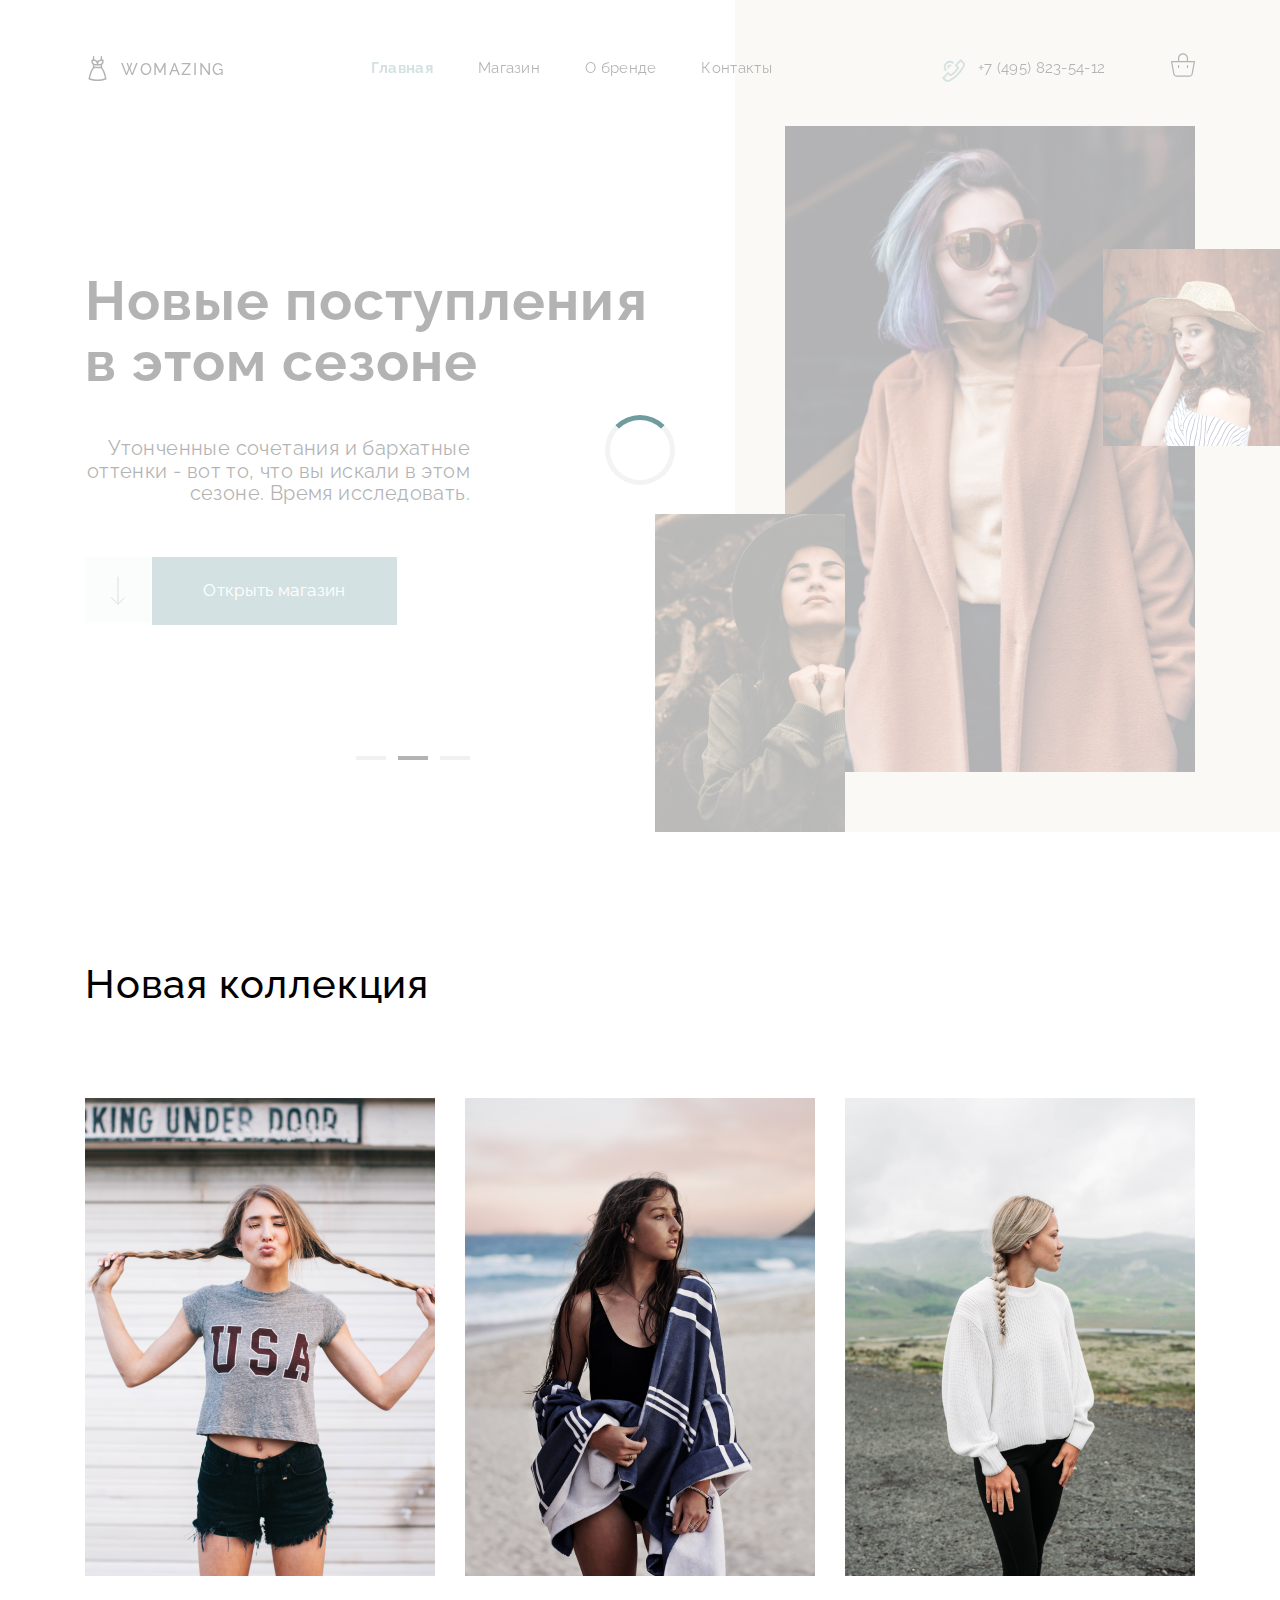
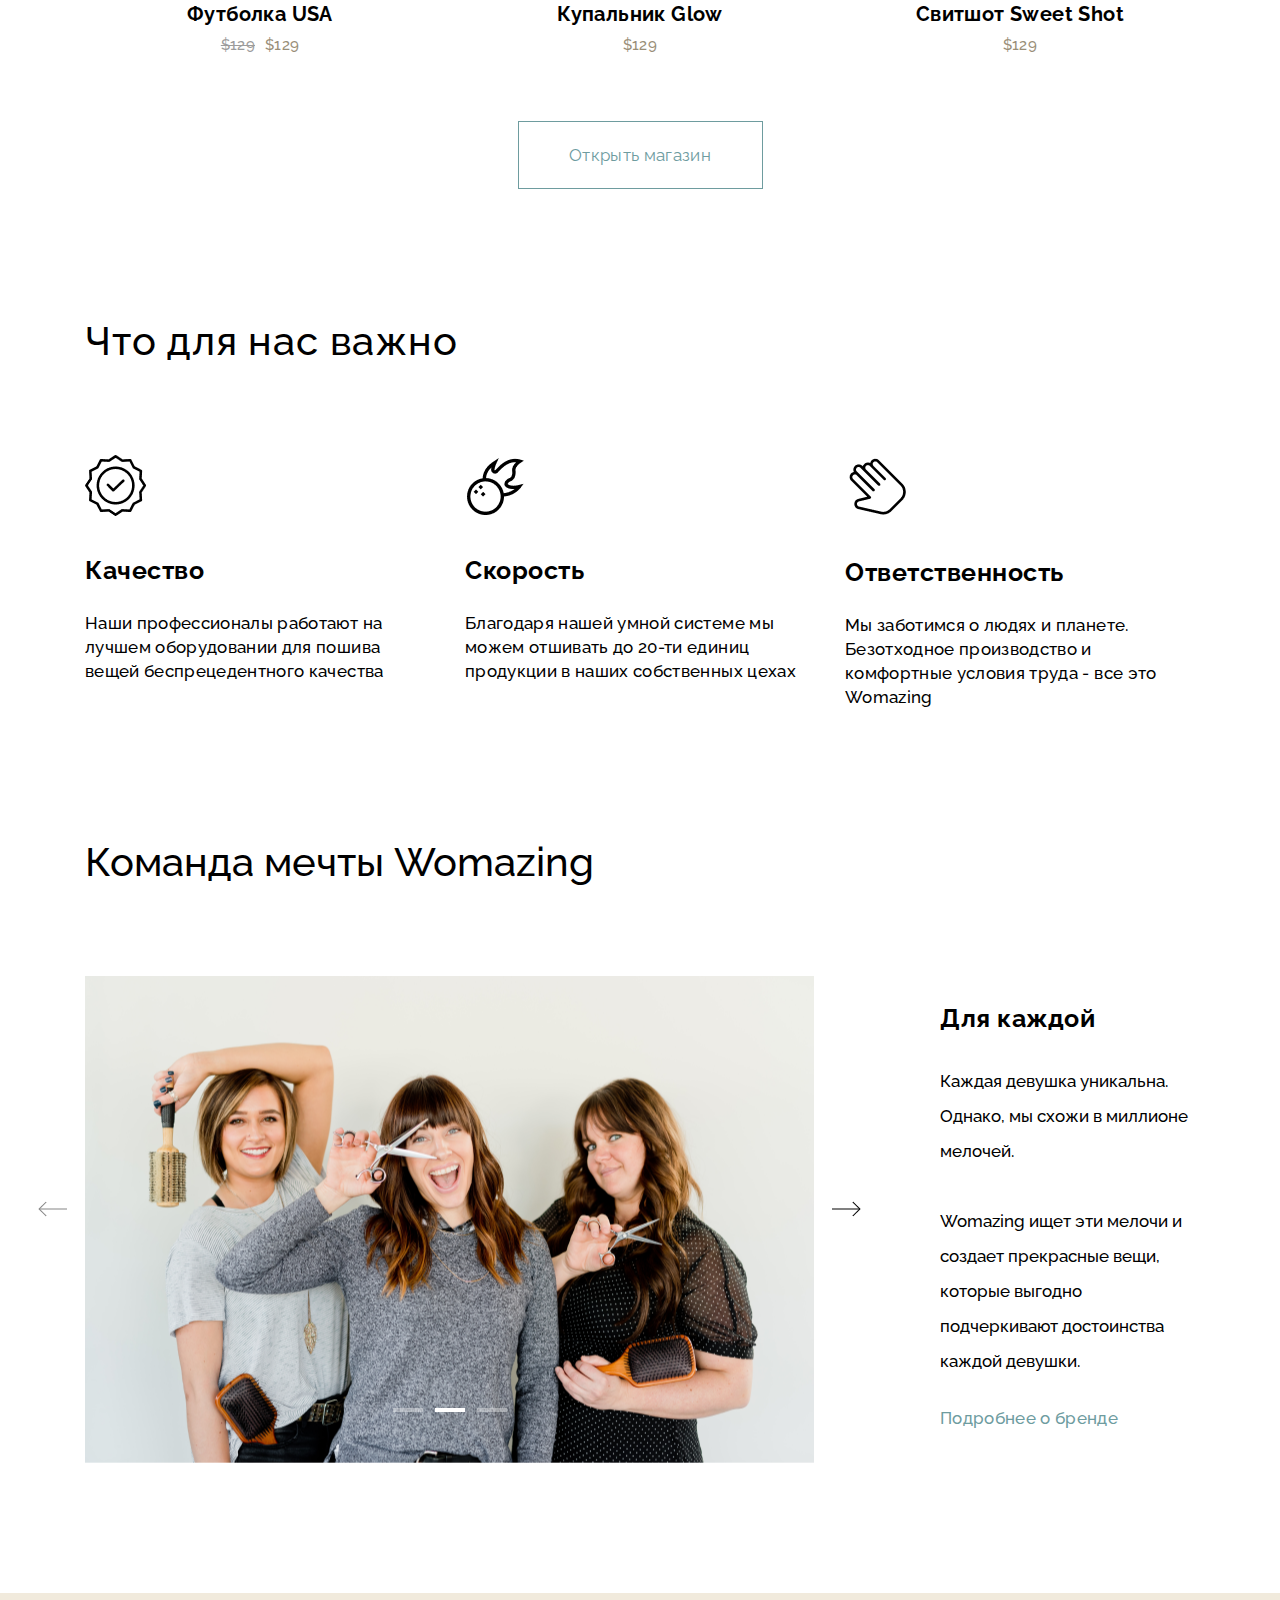
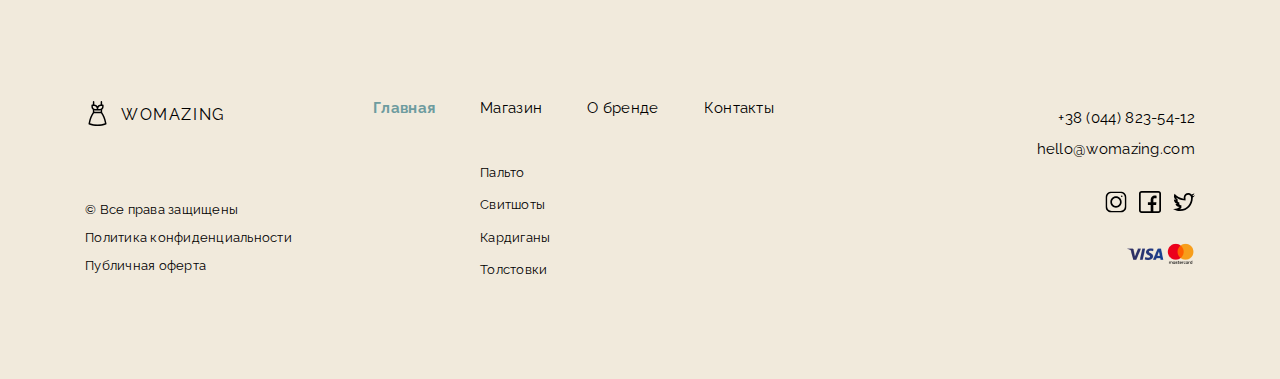
==== index.html @ e00fe4eb "Cart-page" ====
<!DOCTYPE html>
<html lang="ru">
<meta charset="UTF-8">
<meta name="viewport" content="width=device-width, initial-scale=1.0">
<title>Интернет-бутик Womazing</title>
<meta name="description"
    content="Откройте для себя последние тенденции женской моды в интернет-бутике Womazing - изысканная коллекция женской одежды. Почувствуйте элегантность с нашим исключительным ассортиментом платьев, аксессуаров и многого другого.">
<meta name="keywords"
    content="женская мода, интернет-бутик, Womazing, женская одежда, шоппинг, элегантные платья, модные аксессуары">
<meta name="author" content="Роман Ф.">
<meta name="robots" content="index, follow">
<meta property="og:title" content="Интернет-бутик Womazing">
<meta property="og:description"
    content="Войдите в мир моды Womazing и найдите свой уникальный стиль с нашей эксклюзивной коллекцией женской одежды.">
<meta property="og:type" content="website">
<!-- <meta property="og:url" content="http://www.yourwebsite.com"> -->
<!-- <meta property="og:image" content="http://www.yourwebsite.com/images/og-image.jpg"> -->
<!-- Adding favicon -->
<!-- <link rel="icon" type="image/png" href="favicon.png"> -->
<!-- <link rel="apple-touch-icon" href="apple-touch-icon.png"> -->
<!-- <link rel="canonical" href="http://www.yourwebsite.com"> -->
<link rel="preconnect" href="https://fonts.googleapis.com">
<link rel="preconnect" href="https://fonts.gstatic.com" crossorigin>
<link href="https://fonts.googleapis.com/css2?family=Raleway:wght@400;500;700&display=swap" rel="stylesheet">
<link rel="stylesheet" href="./assets/css/main.css">

<body class="body">
    <!-- Preloder -->
    <div class="loader-wrapper">
        <div class="loader"></div>
    </div>
    <!-- Preloder -->
    <!-- First Modal-window -->
    <div id="callbackModal" class="modal">
        <!-- Содержимое модального окна -->
        <div class="modal-content">
            <img src="./assets/img/close.svg" alt="Закрыть" class="close">
            <h3 class="modal-title">Заказать обратный звонок</h2>
                <form id="callbackForm">
                    <div class="form-group">
                        <input type="text" id="name" name="name" placeholder="Имя">
                    </div>
                    <div class="form-group">
                        <input type="email" id="email" name="email" placeholder="E-mail">
                    </div>
                    <div class="form-group">
                        <input type="tel" id="phone" name="phone" placeholder="Телефон">
                    </div>
                    <button type="submit" class="btn-submit">Заказать звонок</button>
                </form>
        </div>
    </div>
    <!-- First Modal-window -->
    <!-- Second Modal-window -->
    <div id="confirmationModal" class="modal">
        <!-- Содержимое второго модального окна -->
        <div class="modal-content confirmation-modal-content">
            <p class="modal-title">Отлично! Мы скоро вам перезвоним.</p>
            <button class="close-button">Закрыть</button>
        </div>
    </div>
    <!-- Second Modal-window -->

    <!-- Header -->
    <header class="header">
        <div class="container container_flex">
            <div class="logo">
                <img src="./assets/img/dress.svg" alt="Dress" class="logo-image">
                <p class="logo-text">Womazing</p>
            </div>
            <!-- Навигационное меню -->
            <nav class="nav__menu">
                <ul class="menu__list">
                    <li class="menu__item menu__item_active">
                        <a class="menu__link menu__link_active" href="index.html">Главная</a>
                    </li>
                    <li class="menu__item">
                        <a class="menu__link" href="shop.html">Магазин</a>
                    </li>
                    <li class="menu__item">
                        <a class="menu__link" href="about.html">О бренде</a>
                    </li>
                    <li class="menu__item">
                        <a class="menu__link" href="contacts.html">Контакты</a>
                    </li>
                </ul>
            </nav>
            <button class="call-order-button" id="call-order--button">
                <div class="call-order-button-img"></div>
            </button>
            <a href="#" class="phone-number">+7 (495) 823-54-12</a>
            <a href="cart.html" class="cart-button" id="cart-button">
                <img src="./assets/img/shopping-bags.svg" alt="Cart" class="cart-button-img">
            </a>
        </div>
    </header>
    <!-- Header -->

    <main class="main-page-content">
        <!-- main-page section -->
        <section class="main-page-first-display container">
            <div class="offer-and-dots-wrapper">
                <div class="offer">
                    <!-- Slider componets -->
                    <!-- titles -->
                    <h1 class="offer__title">Что-то новенькое. Мы заждались тебя.</h1>
                    <h1 class="offer__title active">Новые поступления в этом сезоне</h1>
                    <h1 class="offer__title">Включай новый сезон с WOMAZING</h1>
                    <!-- titles -->
                    <!-- text -->
                    <p class="offer__text">Надоело искать себя в сером городе? Настало время новых идей, свежих
                        красок и вдохновения с Womazing!</p>
                    <p class="offer__text active">Утонченные сочетания и бархатные оттенки - вот то, что вы искали в
                        этом
                        сезоне. Время исследовать.</p>
                    <p class="offer__text">Мы обновили ассортимент - легендарные коллекции и новинки от
                        отечественных дизайнеров.</p>
                    <!-- text -->
                    <!-- Slider componets -->
                    <div class="offer__buttons">
                        <button id="arrow-down-button">
                            <img src="./assets/img/arrow-down.svg" alt="Arrow down button"
                                class="arrow-down-button-icon">
                        </button>
                        <a href="shop.html" class="button-open-shop">Открыть магазин</a>
                    </div>
                </div>
                <div class="offer__dots">
                    <div class="offer__dot"></div>
                    <div class="offer__dot active"></div>
                    <div class="offer__dot"></div>
                </div>
            </div>
            <!-- Slider componets -->
            <!-- photo -->
            <div class="offer__photo-wrapper">
                <div class="offer__photo-wrapper-bg"></div>
                <div class="offer__photo second-photo"></div>
                <div class="offer__photo active first-photo"></div>
                <div class="offer__photo trird-photo"></div>
                <!-- mini-photos -->
                <div class="offer__mini-photo-left"></div>
                <div class="offer__mini-photo-right"></div>
                <!-- mini-photos -->
            </div>
            <!-- photo -->
            <!-- Slider componets -->
        </section>
        <!-- main-page section -->
        <!-- New collection section -->
        <section class="new-collection">
            <div class="container container_flex-column">
                <h2 class="section-title">Новая коллекция</h2>
                <div class="new-collection__products">
                    <div class="card-product">
                        <div class="card-product__image-wrapper">
                            <img src="./assets/img/Product 1.png" alt="USA T-shirt" class="card-product__img">
                            <a href="one-item.html" class="card-product__link"></a>
                        </div>
                        <h4 class="card-product__name">Футболка USA</h4>
                        <div class="wrapper-card-product__price">
                            <p class="card-product__price card-product__price_td-line">$129</p>
                            <p class="card-product__price">$129</p>
                        </div>
                    </div>
                    <div class="card-product">
                        <div class="card-product__image-wrapper">
                            <img src="./assets/img/Product 2.png" alt="Swimsuit" class="card-product__img">
                            <a href="one-item.html" class="card-product__link"></a>
                        </div>
                        <h4 class="card-product__name">Купальник Glow</h4>
                        <p class="card-product__price">$129</p>
                    </div>
                    <div class="card-product">
                        <div class="card-product__image-wrapper">
                            <img src="./assets/img/Product 3.png" alt="Sweet Shot" class="card-product__img">
                            <a href="one-item.html" class="card-product__link"></a>
                        </div>
                        <h4 class="card-product__name">Свитшот Sweet Shot</h4>
                        <p class="card-product__price">$129</p>
                    </div>
                </div>
                <a href="shop.html" class="button-open-shop button-open-shop_mod">Открыть магазин</a>
            </div>
        </section>
        <!-- New collection section -->
        <!-- Value section -->
        <section class="values-section">
            <div class="container">
                <h2 class="section-title">Что для нас важно</h2>
                <div class="value-wrapper">
                    <div class="value">
                        <img src="./assets/img/quality.png" alt="Качество" class="value__img">
                        <h3 class="value__title">Качество</h3>
                        <p class="value__text">Наши профессионалы работают на лучшем оборудовании для пошива вещей
                            беспрецедентного качества
                        </p>
                    </div>
                    <div class="value">
                        <img src="./assets/img/speed.png" alt="Скорость">
                        <h3 class="value__title">Скорость</h3>
                        <p class="value__text">Благодаря нашей умной системе мы можем отшивать до 20-ти единиц продукции
                            в наших собственных
                            цехах
                        </p>
                    </div>
                    <div class="value">
                        <img src="./assets/img/hand.png" alt="Ответственность">
                        <h3 class="value__title">Ответственность</h3>
                        <p class="value__text">Мы заботимся о людях и планете. Безотходное производство и комфортные
                            условия труда - все это
                            Womazing</p>
                    </div>
                </div>
            </div>
        </section>
        <!-- Value section -->
        <!-- dream-team section -->
        <section class="dream-team">
            <div class="container">
                <h2 class="section-title">Команда мечты Womazing</h2>
                <div class="dream-team-wrapper">
                    <div class="dream-team-photos">
                        <div class="dream-team-photos__item dream-team_two"></div>
                        <div class="dream-team-photos__item active dream-team_one"></div>
                        <div class="dream-team-photos__item dream-team_three"></div>
                        <div class="dream-team__dots">
                            <div class="dream-team__dot"></div>
                            <div class="dream-team__dot active"></div>
                            <div class="dream-team__dot"></div>
                        </div>
                        <img src="./assets/img/Vector_left.png" alt="Vector left"
                            class="dream-team-photos__vector-left">
                        <img src="./assets/img/Vector_right.png" alt="Vector right"
                            class="dream-team-photos__vector-right">
                    </div>
                    <div class="dream-team-photos__description">
                        <h3 class="dream-team-photos__title">Для каждой</h3>
                        <p class="dream-team-photos__text">Каждая девушка уникальна. Однако, мы схожи в миллионе
                            мелочей.<br>
                            <br>
                            Womazing ищет эти мелочи и создает прекрасные вещи, которые выгодно
                            подчеркивают
                            достоинства каждой девушки.
                        </p>
                        <a href="" class="dream-team-photos__button">Подробнее о бренде</a>
                    </div>
                </div>
            </div>
        </section>


        <!-- dream-team section -->
    </main>
    <!-- Footer -->
    <footer class="footer">
        <div class="container container_flex">
            <div class="first-footer-wrapper">
                <div class="logo">
                    <img src="./assets/img/dress.svg" alt="Dress" class="logo-image">
                    <p class="logo-text">Womazing</p>
                </div>
                <div class="footer__links">
                    <a href="#" class="footer__links-item">© Все права защищены</a>
                    <a href="#" class="footer__links-item">Политика конфиденциальности</a>
                    <a href="#" class="footer__links-item">Публичная оферта</a>
                </div>
            </div>
            <div class="second-footer-wrapper">
                <nav class="nav__menu nav__menu_footer">
                    <ul class="menu__list">
                        <li class="menu__item menu__item_active">
                            <a class="menu__link menu__link_active" href="index.html">Главная</a>
                        </li>
                        <li class="menu__item">
                            <a class="menu__link" href="shop.html">Магазин</a>
                        </li>
                        <li class="menu__item">
                            <a class="menu__link" href="about.html">О бренде</a>
                        </li>
                        <li class="menu__item">
                            <a class="menu__link" href="contacts.html">Контакты</a>
                        </li>
                    </ul>
                </nav>
                <div class="clothing-category">
                    <a href="#" class="clothing-category__item">Пальто</a>
                    <a href="#" class="clothing-category__item">Свитшоты</a>
                    <a href="#" class="clothing-category__item">Кардиганы</a>
                    <a href="#" class="clothing-category__item">Толстовки</a>
                </div>
            </div>
            <div class="third-footer-wrapper">
                <a href="#" class="footer__phone-number">+38 (044) 823-54-12</a>
                <a href="#" class="footer__email">hello@womazing.com</a>
                <div class="footer__socials">
                    <a href="#" class="footer__socials-icon">
                        <img src="./assets/img/instagram.svg" alt="Instagram" class="footer__socials-icon-img">
                    </a>
                    <a href="#" class="footer__socials-icon">
                        <img src="./assets/img/facebook.svg" alt="Facebook" class="footer__socials-icon-img">
                    </a>
                    <a href="#" class="footer__socials-icon">
                        <img src="./assets/img/twitter.svg" alt="Twitter" class="footer__socials-icon-img">
                    </a>
                </div>
                <a href="#" class="payment-wrapper">
                    <img src="./assets/img/visa-mastercard.png" alt="Payment" class="payment">
                </a>
            </div>
        </div>
    </footer>
    <!-- Footer -->
    <!-- Scripts -->
    <script src="./assets/js/preloader.js"></script>
    <script src="./assets/js/header-sroll.js"></script>
    <script src="./assets/js/modal-window.js"></script>
    <script src="./assets/js/offer-slider.js"></script>
    <script src="./assets/js/dream-team-animation.js"></script>
    <script src="./assets/js/shop.js"></script>
    <script src="./assets/js/one-item.js"></script>
    <!-- Scripts -->
</body>

</html>
---- assets/css/main.css ----
@import url(normalize.css);
@import url(header.css);
@import url(footer.css);
@import url(animation.css);
@import url(modal-window.css);
@import url(../css/Main-page.css);
@import url(../css/shop.css);
@import url(../css/one-item.css);
@import url(../css/about-brand.css);
@import url(../css/contacts.css);
@import url(../css/cart-page.css);

*, *::before, *::after {
    box-sizing: border-box;
}

.body {
    font-family: 'Raleway', sans-serif;
    font-weight: 500;
    font-style: normal;
    line-height: 1.4em;
    overflow-x: hidden;
}

h1, h2, h3, h4, h5, h6, body, img, p, span {
    margin: 0;
    padding: 0;
}

/* Обнуление стилей для всех списков */
ul, ol {
    list-style: none;
    margin: 0;
    padding: 0;
}

/* Обнуление стилей для элементов списка */
li {
    text-decoration: none;
    /* Это для ссылок, если они есть внутри элементов списка */
}

a {
    margin: 0;
    padding: 0;
    text-decoration: none;
    color: black;
    cursor: pointer;
}

button {
    background: none;
    color: inherit;
    border: none;
    padding: 0;
    margin: 0;
    font: inherit;
    cursor: pointer;
    outline: inherit;
    -webkit-appearance: none;
    -moz-appearance: none;
    appearance: none;
}

button::-moz-focus-inner {
    border: 0;
}

.container {
    width: 1110px;
    margin: 0 auto;
}

.container_flex {
    display: flex;
    align-items: center;
}

.container_flex-column {
    display: flex;
    flex-direction: column;
}

body input {
    margin: 0;
    padding: 0;
    border: none;
    outline: none;
    background: none;
    font-family: inherit;
    font-size: inherit;
}
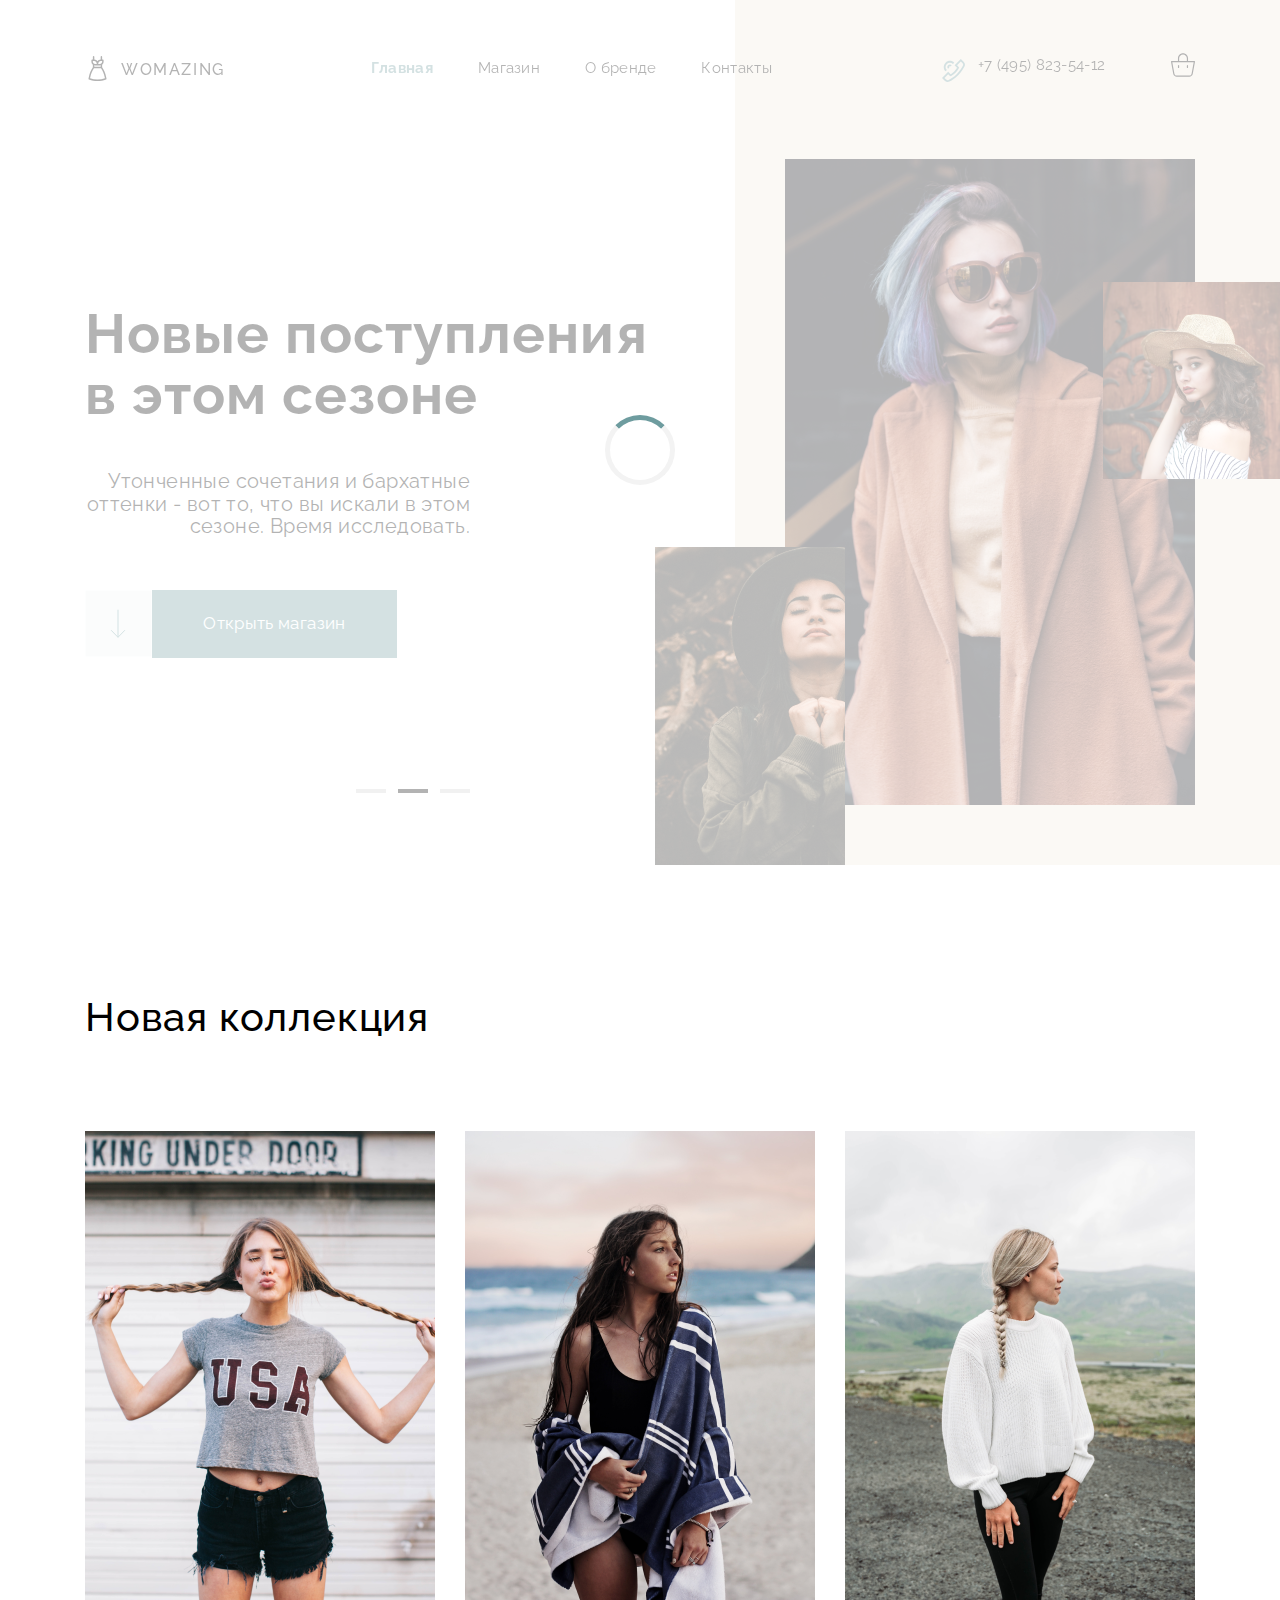
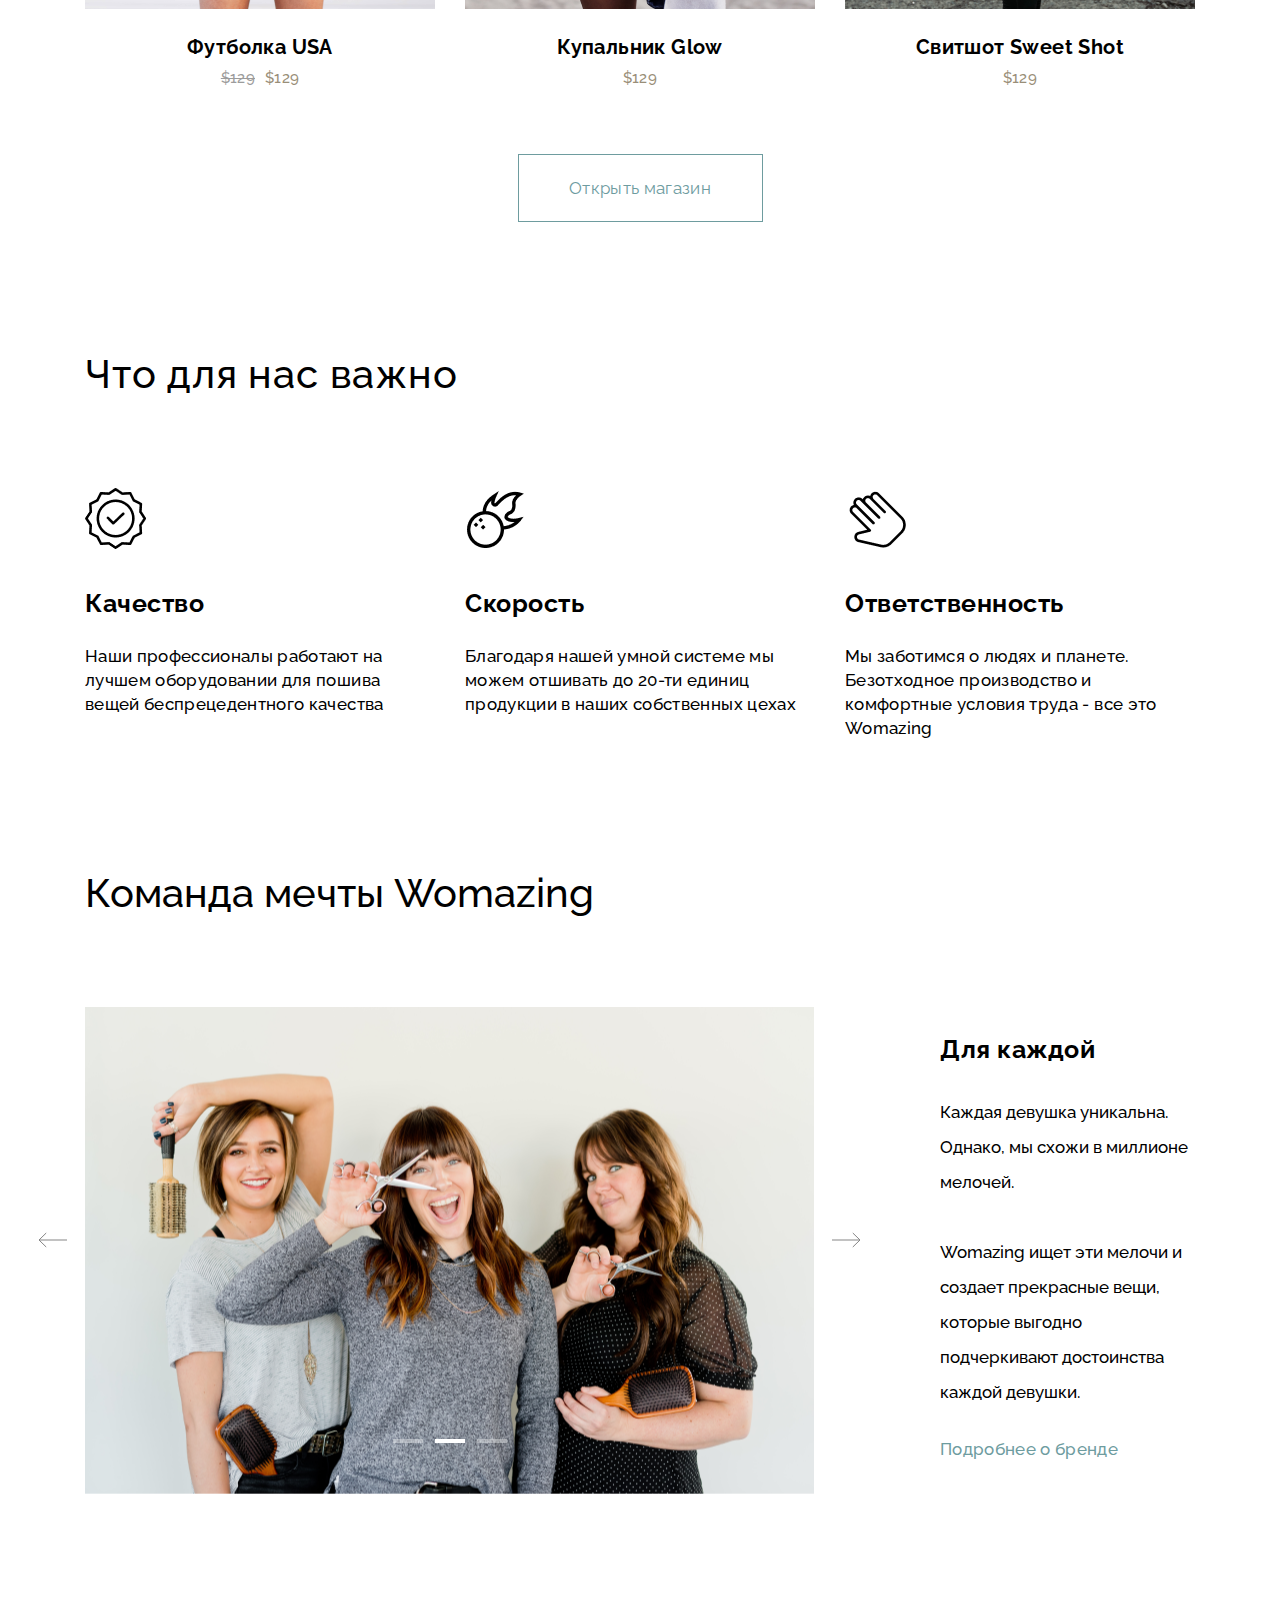
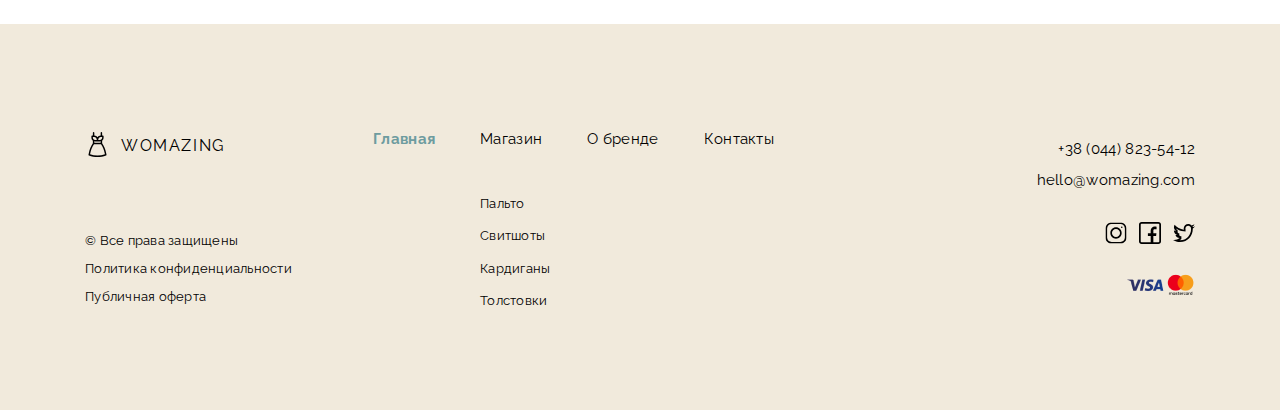
==== commit 108ba30c: "Правки desktop версии" ====
--- a/index.html
+++ b/index.html
@@ -64,10 +64,12 @@
     <!-- Header -->
     <header class="header">
         <div class="container container_flex">
-            <div class="logo">
-                <img src="./assets/img/dress.svg" alt="Dress" class="logo-image">
-                <p class="logo-text">Womazing</p>
-            </div>
+            <a href="index.html">
+                <div class="logo">
+                    <img src="./assets/img/dress.svg" alt="Dress" class="logo-image">
+                    <p class="logo-text">Womazing</p>
+                </div>
+            </a>
             <!-- Навигационное меню -->
             <nav class="nav__menu">
                 <ul class="menu__list">
@@ -88,14 +90,13 @@
             <button class="call-order-button" id="call-order--button">
                 <div class="call-order-button-img"></div>
             </button>
-            <a href="#" class="phone-number">+7 (495) 823-54-12</a>
+            <a href="tel:+74958235412" class="phone-number">+7 (495) 823-54-12</a>
             <a href="cart.html" class="cart-button" id="cart-button">
                 <img src="./assets/img/shopping-bags.svg" alt="Cart" class="cart-button-img">
             </a>
         </div>
     </header>
     <!-- Header -->
-
     <main class="main-page-content">
         <!-- main-page section -->
         <section class="main-page-first-display container">
@@ -190,14 +191,18 @@
                 <h2 class="section-title">Что для нас важно</h2>
                 <div class="value-wrapper">
                     <div class="value">
-                        <img src="./assets/img/quality.png" alt="Качество" class="value__img">
+                        <div class="value__img-wrapper">
+                            <img src="./assets/img/quality.png" alt="Качество" class="value__img">
+                        </div>
                         <h3 class="value__title">Качество</h3>
                         <p class="value__text">Наши профессионалы работают на лучшем оборудовании для пошива вещей
                             беспрецедентного качества
                         </p>
                     </div>
                     <div class="value">
-                        <img src="./assets/img/speed.png" alt="Скорость">
+                        <div class="value__img-wrapper">
+                            <img src="./assets/img/speed.png" alt="Скорость">
+                        </div>
                         <h3 class="value__title">Скорость</h3>
                         <p class="value__text">Благодаря нашей умной системе мы можем отшивать до 20-ти единиц продукции
                             в наших собственных
@@ -205,7 +210,9 @@
                         </p>
                     </div>
                     <div class="value">
-                        <img src="./assets/img/hand.png" alt="Ответственность">
+                        <div class="value__img-wrapper">
+                            <img src="./assets/img/hand.png" alt="Ответственность">
+                        </div>
                         <h3 class="value__title">Ответственность</h3>
                         <p class="value__text">Мы заботимся о людях и планете. Безотходное производство и комфортные
                             условия труда - все это
@@ -229,9 +236,9 @@
                             <div class="dream-team__dot active"></div>
                             <div class="dream-team__dot"></div>
                         </div>
-                        <img src="./assets/img/Vector_left.png" alt="Vector left"
+                        <img src="./assets/img/Vector_left.svg" alt="Vector left"
                             class="dream-team-photos__vector-left">
-                        <img src="./assets/img/Vector_right.png" alt="Vector right"
+                        <img src="./assets/img/Vector_right.svg" alt="Vector right"
                             class="dream-team-photos__vector-right">
                     </div>
                     <div class="dream-team-photos__description">
@@ -243,23 +250,23 @@
                             подчеркивают
                             достоинства каждой девушки.
                         </p>
-                        <a href="" class="dream-team-photos__button">Подробнее о бренде</a>
+                        <a href="about.html" class="dream-team-photos__button">Подробнее о бренде</a>
                     </div>
                 </div>
             </div>
         </section>
-
-
         <!-- dream-team section -->
     </main>
     <!-- Footer -->
     <footer class="footer">
         <div class="container container_flex">
             <div class="first-footer-wrapper">
-                <div class="logo">
-                    <img src="./assets/img/dress.svg" alt="Dress" class="logo-image">
-                    <p class="logo-text">Womazing</p>
-                </div>
+                <a href="index.html">
+                    <div class="logo">
+                        <img src="./assets/img/dress.svg" alt="Dress" class="logo-image">
+                        <p class="logo-text">Womazing</p>
+                    </div>
+                </a>
                 <div class="footer__links">
                     <a href="#" class="footer__links-item">© Все права защищены</a>
                     <a href="#" class="footer__links-item">Политика конфиденциальности</a>
--- a/assets/css/main.css
+++ b/assets/css/main.css
@@ -9,10 +9,16 @@
 @import url(../css/about-brand.css);
 @import url(../css/contacts.css);
 @import url(../css/cart-page.css);
+@import url(../css/checkout.css);
+@import url(../css/success.css);
 
-*, *::before, *::after {
+*,
+*::before,
+*::after {
     box-sizing: border-box;
 }
+
+
 
 .body {
     font-family: 'Raleway', sans-serif;
@@ -22,13 +28,23 @@
     overflow-x: hidden;
 }
 
-h1, h2, h3, h4, h5, h6, body, img, p, span {
+h1,
+h2,
+h3,
+h4,
+h5,
+h6,
+body,
+img,
+p,
+span {
     margin: 0;
     padding: 0;
 }
 
 /* Обнуление стилей для всех списков */
-ul, ol {
+ul,
+ol {
     list-style: none;
     margin: 0;
     padding: 0;
@@ -74,6 +90,7 @@
 .container_flex {
     display: flex;
     align-items: center;
+    overflow-x: hidden;
 }
 
 .container_flex-column {
@@ -89,4 +106,21 @@
     background: none;
     font-family: inherit;
     font-size: inherit;
+}
+
+/* Responsive */
+/* Large 1199 - 992 px */
+
+@media screen and (max-width: 1199px) {
+    .container {
+        width: 960px;
+        padding: 0 5px;
+        overflow-x: hidden;
+    }
+
+    .container_flex {
+        display: flex;
+        align-items: center;
+        justify-content: space-between;
+    }
 }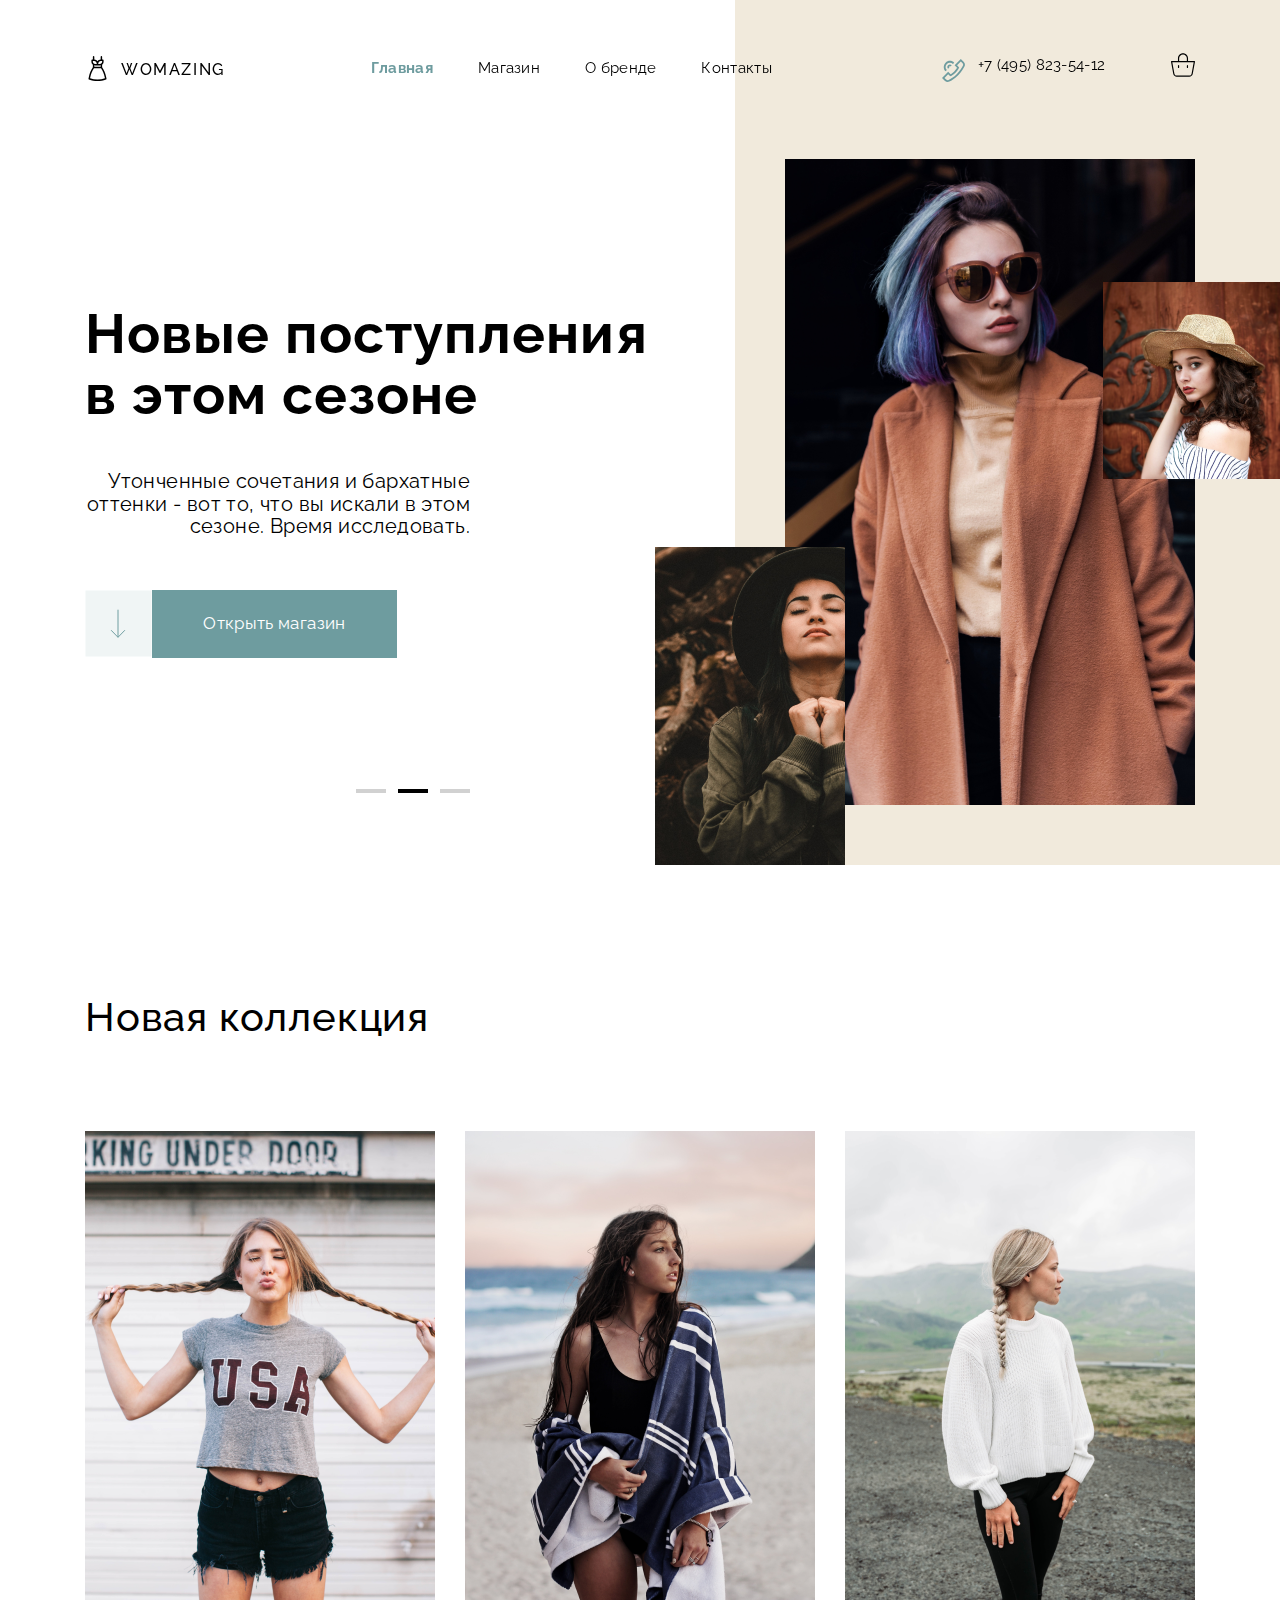
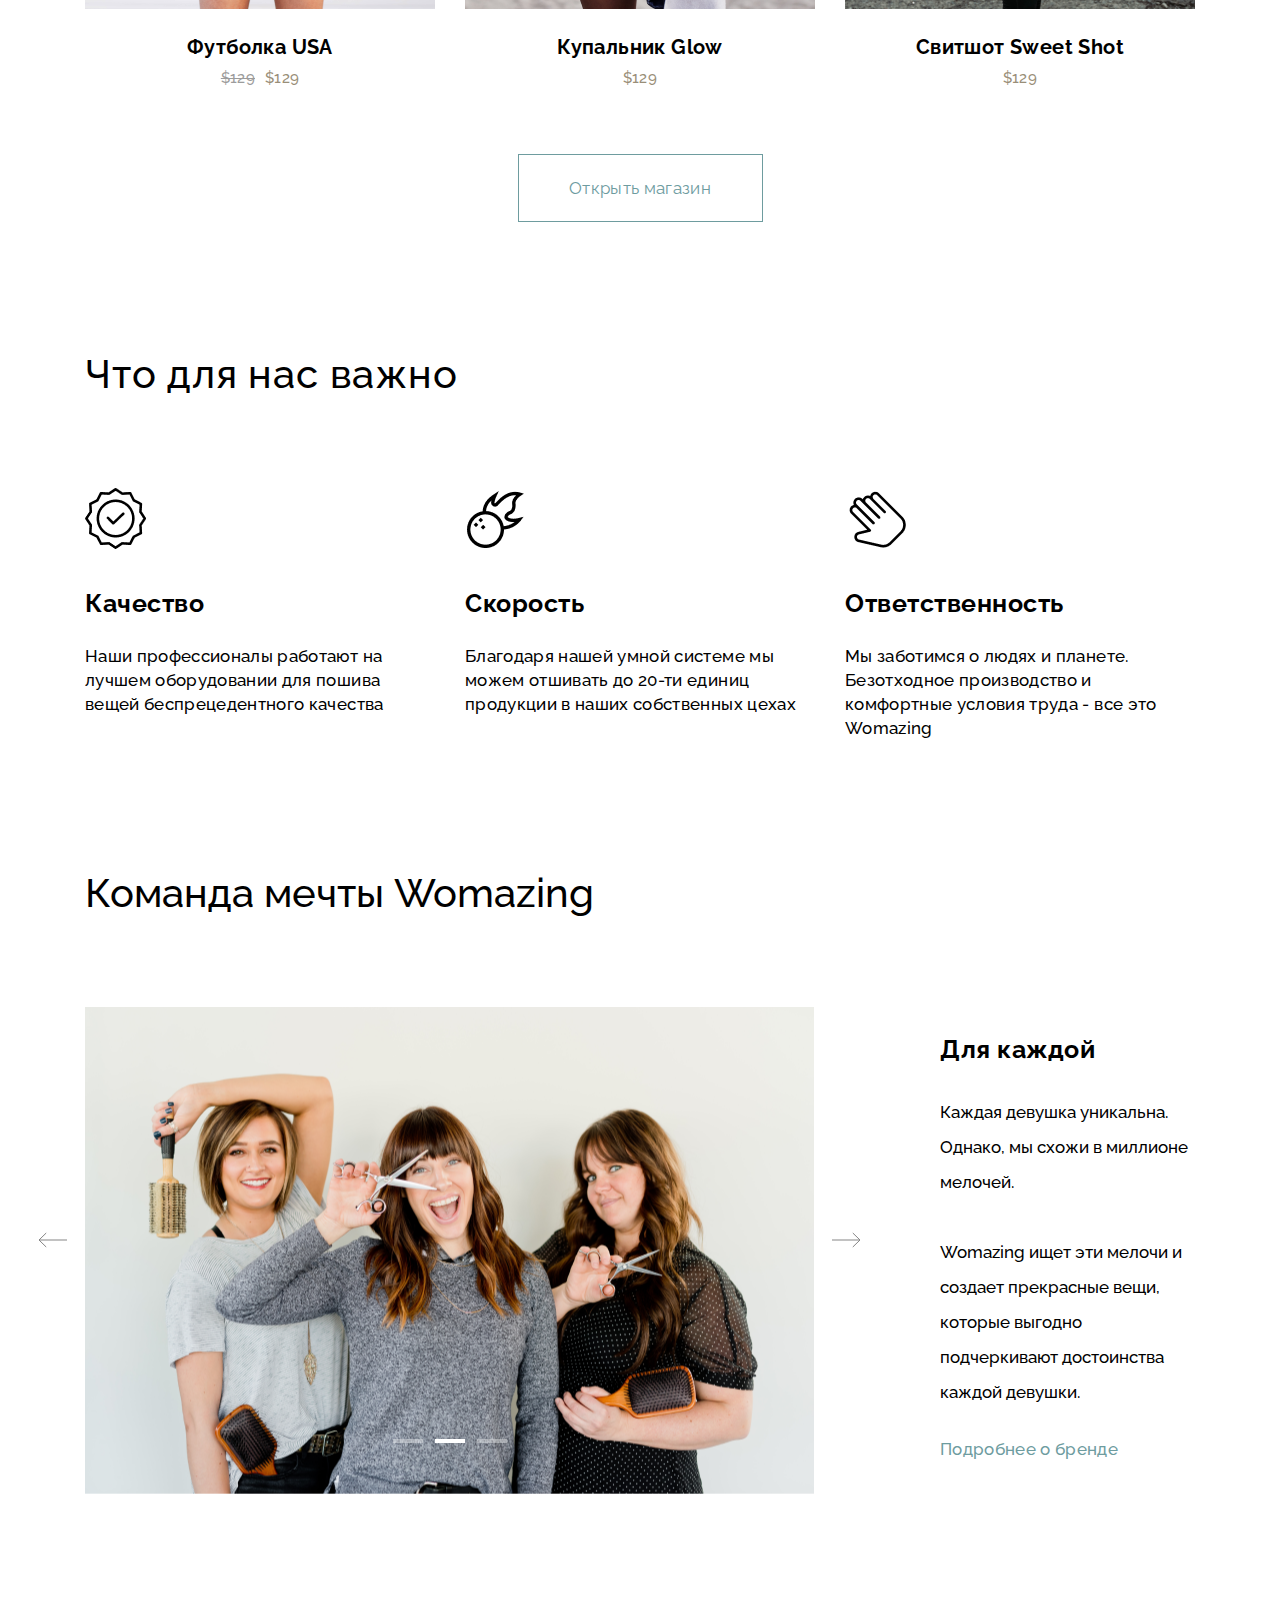
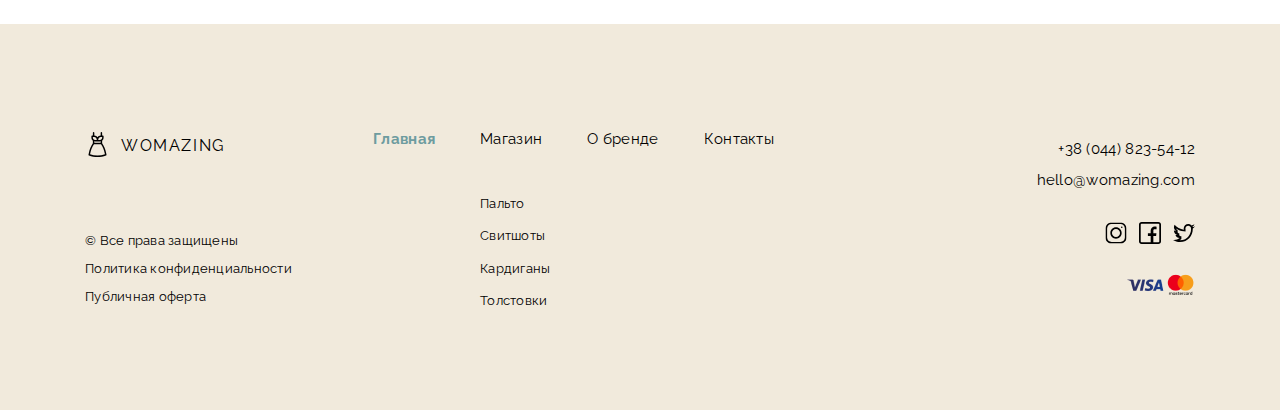
==== commit 839fd21e: "refactor modal1" ====
--- a/index.html
+++ b/index.html
@@ -35,21 +35,25 @@
         <!-- Содержимое модального окна -->
         <div class="modal-content">
             <img src="./assets/img/close.svg" alt="Закрыть" class="close">
-            <h3 class="modal-title">Заказать обратный звонок</h2>
-                <form id="callbackForm">
-                    <div class="form-group">
-                        <input type="text" id="name" name="name" placeholder="Имя">
-                    </div>
-                    <div class="form-group">
-                        <input type="email" id="email" name="email" placeholder="E-mail">
-                    </div>
-                    <div class="form-group">
-                        <input type="tel" id="phone" name="phone" placeholder="Телефон">
-                    </div>
-                    <button type="submit" class="btn-submit">Заказать звонок</button>
-                </form>
+            <h3 class="modal-title">Заказать обратный звонок</h3>
+            <form id="callbackForm">
+                <div class="form-group">
+                    <input type="text" id="name" name="name" placeholder="Имя" required>
+                    <div class="error-message" id="name-error"></div>
+                </div>
+                <div class="form-group">
+                    <input type="email" id="email" name="email" placeholder="E-mail" required>
+                    <div class="error-message" id="email-error"></div>
+                </div>
+                <div class="form-group">
+                    <input type="tel" id="phone" name="phone" placeholder="Телефон" required>
+                    <div class="error-message" id="phone-error"></div>
+                </div>
+                <button type="submit" class="btn-submit">Заказать звонок</button>
+            </form>
         </div>
     </div>
+    
     <!-- First Modal-window -->
     <!-- Second Modal-window -->
     <div id="confirmationModal" class="modal">
@@ -94,6 +98,25 @@
             <a href="cart.html" class="cart-button" id="cart-button">
                 <img src="./assets/img/shopping-bags.svg" alt="Cart" class="cart-button-img">
             </a>
+            <!-- burger -->
+            <button class="burger-menu__button"></button>
+            <nav class="burger-menu">
+                <ul class="burger-menu__list">
+                    <li class="menu__item menu__item_active">
+                        <a class="menu__link menu__link_active" href="index.html">Главная</a>
+                    </li>
+                    <li class="menu__item">
+                        <a class="menu__link" href="shop.html">Магазин</a>
+                    </li>
+                    <li class="menu__item">
+                        <a class="menu__link" href="about.html">О бренде</a>
+                    </li>
+                    <li class="burger-menu__item">
+                        <a class="menu__link" href="contacts.html">Контакты</a>
+                    </li>
+                </ul>
+            </nav>
+            <!-- burger -->
         </div>
     </header>
     <!-- Header -->
@@ -326,6 +349,14 @@
     <script src="./assets/js/dream-team-animation.js"></script>
     <script src="./assets/js/shop.js"></script>
     <script src="./assets/js/one-item.js"></script>
+    <script src="./assets/js/burger.js"></script>
+    <script src="./assets/js/cart.js"></script>
+    <script src="./assets/js/checkout.js"></script>
+    <script src="https://api-maps.yandex.ru/2.1/?apikey=3caa7039-b448-4f28-8b86-73c70665f8e3&lang=ru_RU"
+        type="text/javascript"></script>
+    <script src="./assets/js/map.js"></script>
+    <script src="./assets/js/submit.js"></script>   
+
     <!-- Scripts -->
 </body>
 
--- a/assets/css/main.css
+++ b/assets/css/main.css
@@ -11,6 +11,7 @@
 @import url(../css/cart-page.css);
 @import url(../css/checkout.css);
 @import url(../css/success.css);
+@import url(../css/burger.css);
 
 *,
 *::before,
@@ -123,4 +124,41 @@
         align-items: center;
         justify-content: space-between;
     }
+}
+
+/* Large 991 - 768 px */
+
+@media screen and (max-width: 991px) {
+    .container {
+        width: 720px;
+    }
+}
+
+/* 767-576px */
+
+@media screen and (max-width: 767px) {
+    .container {
+        width: 540px;
+        padding: 0 15px;
+    }
+
+    .container_flex-column {
+        align-items: center;
+    }
+}
+
+@media screen and (max-width: 575px) {
+    .container {
+        width: 420px;
+        padding: 0 5px;
+    }
+}
+
+
+
+@media screen and (max-width: 450px) {
+    .container {
+        width: 100%;
+        padding: 0 15px;
+    }
 }